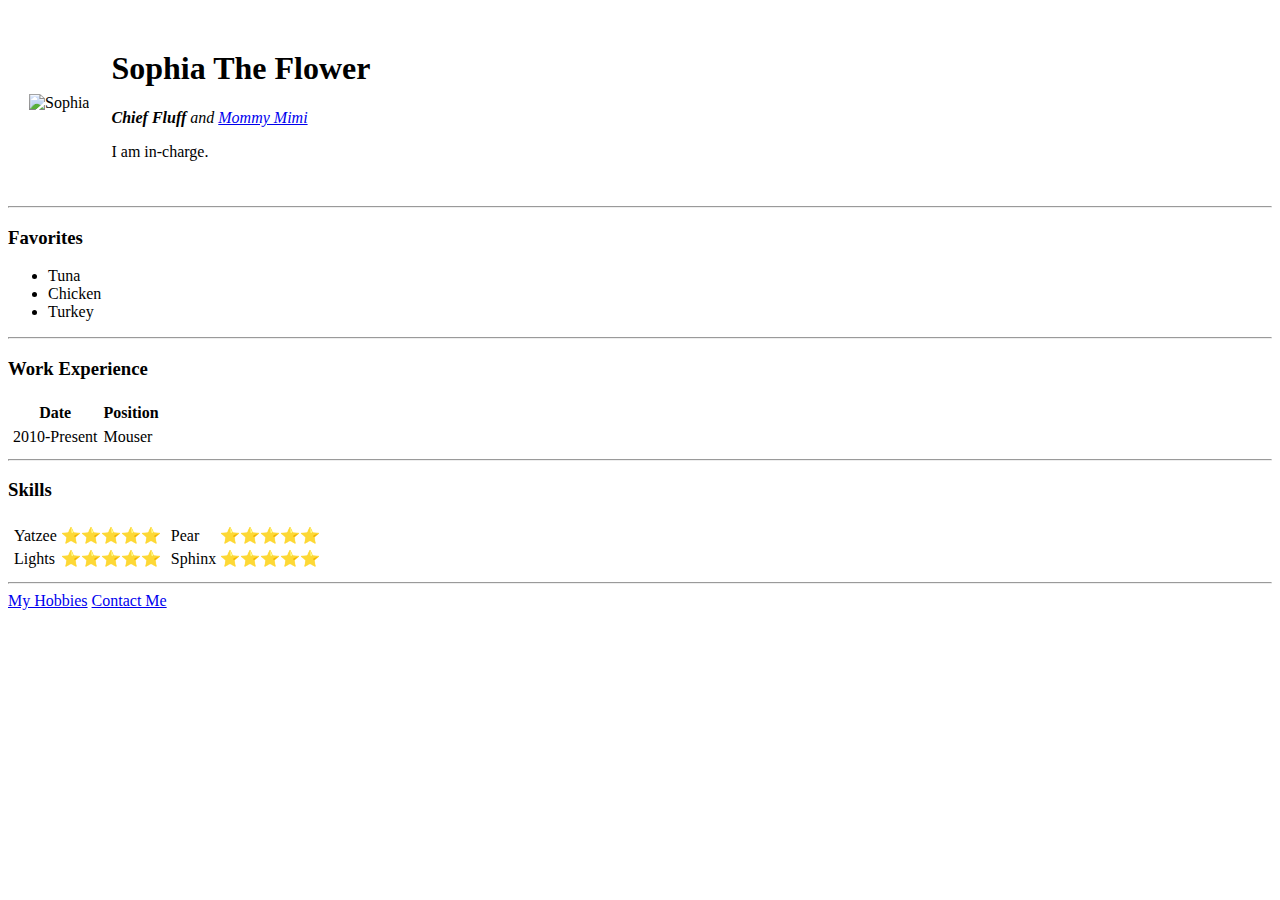
==== index.html @ 7b527081 "Original" ====
<!DOCTYPE html>
<html lang="en" dir="ltr">

<head>
  <meta charset="utf-8">
  <title>🐈 Sophia's Personal Site</title>
</head>

<body>
  <table cellspacing="20">
    <td><img src="image/Sophiac.png" height=200 width=200 alt="Sophia"></td>
    <td>
      <h1>Sophia The Flower</h1>
      <p><em><strong>Chief Fluff</strong> and <a href="https://www.youtube.com/watch?v=fvtA3f7Z41g">Mommy Mimi</a></em></p>
      <p>I am in-charge.</p>
    </td>
  </table>


  <hr>
  <h3>Favorites</h3>
  <ul>
    <li>Tuna</li>
    <li>Chicken</li>
    <li>Turkey</li>
  </ul>
  <hr>
  <h3>Work Experience</h3>
  <table cellspacing="4">
    <thead>
      <tr>
        <th>Date</th>
        <th>Position</th>
      </tr>
    </thead>
    <tbody>
      <tr>
        <td>2010-Present</td>
        <td>Mouser</td>
      </tr>
  </table>
<hr>
  <h3>Skills</h3>

  <table>
    <tr>

      <td>
        <table>
          <tbody>
            <tr>
              <td>Yatzee</td>
              <td>⭐⭐⭐⭐⭐</td>
            <tr>
              <td>Lights</td>
              <td>⭐⭐⭐⭐⭐</td>
          </tbody>
        </table>
      </td>

      <td>
        <table>
          <tbody>
            <tr>
              <td>Pear</td>
              <td>⭐⭐⭐⭐⭐</td>
            <tr>
              <td>Sphinx</td>
              <td>⭐⭐⭐⭐⭐</td>
          </tbody>
        </table>
      </td>

    </tr>
  </table>


  <hr>

  <a href="hobbies.html">My Hobbies</a>
  <a href="contact-me.html">Contact Me</a>

</body>

</html>
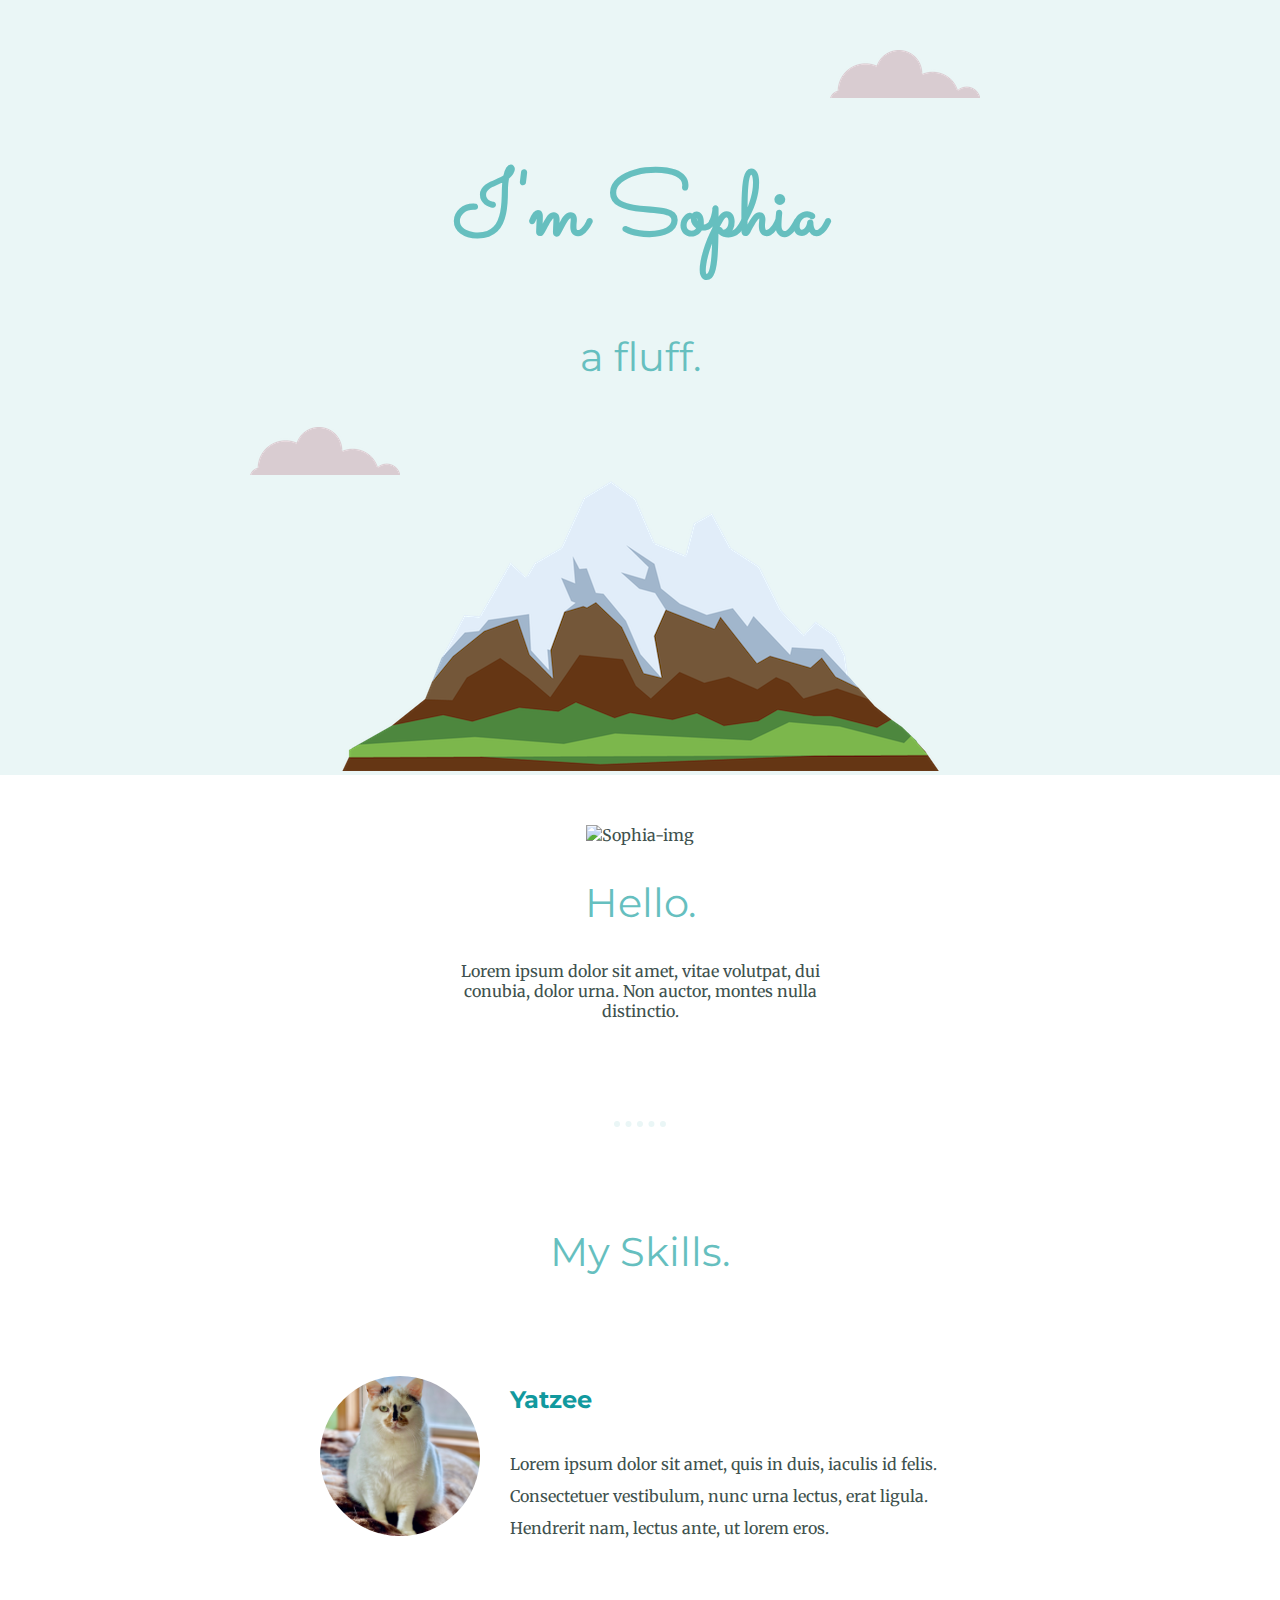
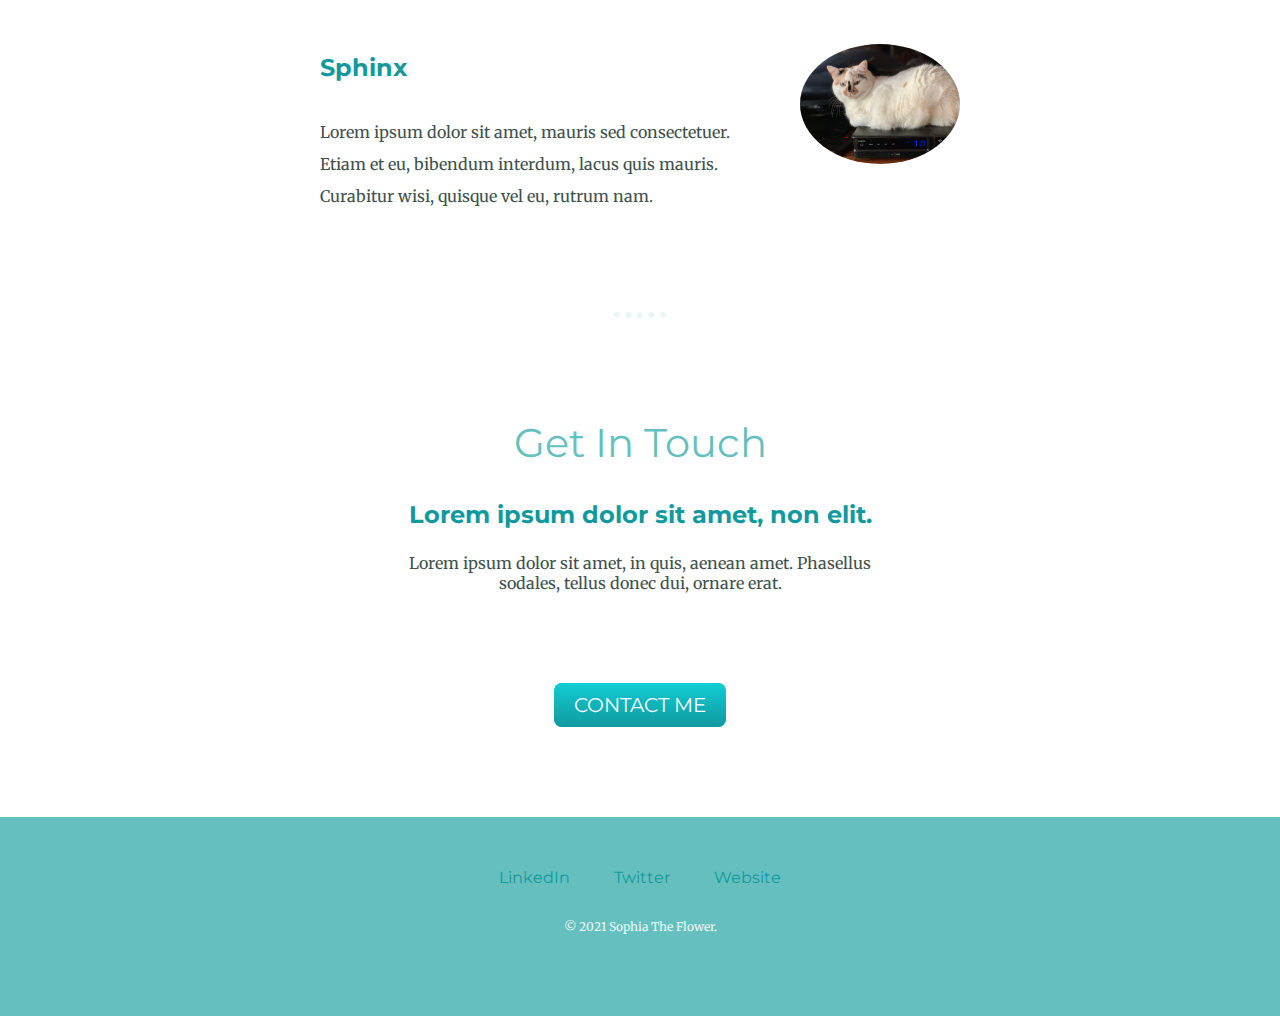
==== commit c4921850: "Add files via upload" ====
--- a/index.html
+++ b/index.html
@@ -3,83 +3,61 @@
 
 <head>
   <meta charset="utf-8">
-  <title>🐈 Sophia's Personal Site</title>
+  <title>Sophia</title>
+  <link rel="stylesheet" href="css/styles.css">
+  <link rel="icon" href="images/favicon.ico">
+
+  <link href="https://fonts.googleapis.com/css2?family=Merriweather&family=Montserrat&family=Sacramento&display=swap" rel="stylesheet">
 </head>
 
 <body>
-  <table cellspacing="20">
-    <td><img src="image/Sophiac.png" height=200 width=200 alt="Sophia"></td>
-    <td>
-      <h1>Sophia The Flower</h1>
-      <p><em><strong>Chief Fluff</strong> and <a href="https://www.youtube.com/watch?v=fvtA3f7Z41g">Mommy Mimi</a></em></p>
-      <p>I am in-charge.</p>
-    </td>
-  </table>
+  <div class="topContainer">
+    <img class="topCloud" src="images/cloud.png" alt="cloud-img">
+    <h1>I'm Sophia</h1>
+    <h2>a fluff.</h2>
+    <img class="bottomCloud" src="images/cloud.png" alt="cloud-img">
+    <img src="images/mountain.png" alt="mountain-img">
+  </div>
+  <div class="middleContainer">
+    <div class="profile">
+      <img class="profileImage" src="images/sophiac.png" alt="Sophia-img">
+      <h2>Hello.</h2>
+      <p class="intro">Lorem ipsum dolor sit amet, vitae volutpat, dui conubia, dolor urna. Non auctor, montes nulla distinctio.</p>
+    </div>
+    <hr>
+    <div class="skills">
+      <h2>My Skills.</h2>
+      <div class="skillRow">
+        <img class="laughImage" src="images/laughing.png" alt="laughing-img">
+        <h3>Yatzee</h3>
+        <p>Lorem ipsum dolor sit amet, quis in duis, iaculis id felis. Consectetuer vestibulum, nunc urna lectus, erat ligula. Hendrerit nam, lectus ante, ut lorem eros.</p>
+      </div>
+      <div class="skillRow">
+        <img class="happyImage" src="images/happy.png" alt="happy-img">
+        <h3>Sphinx</h3>
+        <p>Lorem ipsum dolor sit amet, mauris sed consectetuer. Etiam et eu, bibendum interdum, lacus quis mauris. Curabitur wisi, quisque vel eu, rutrum nam.</p>
+      </div>
+    </div>
+    <hr>
+    <div class="contactMe">
+      <h2>Get In Touch</h2>
+      <h3>Lorem ipsum dolor sit amet, non elit.</h3>
+      <p class="contactMessage">Lorem ipsum dolor sit amet, in quis, aenean amet. Phasellus sodales, tellus donec dui, ornare erat.</p>
+
+      <a class="btn" type="button" href="mailto:sophiacat@gmail.com">CONTACT ME</a>
+    </div>
+  </div>
 
 
-  <hr>
-  <h3>Favorites</h3>
-  <ul>
-    <li>Tuna</li>
-    <li>Chicken</li>
-    <li>Turkey</li>
-  </ul>
-  <hr>
-  <h3>Work Experience</h3>
-  <table cellspacing="4">
-    <thead>
-      <tr>
-        <th>Date</th>
-        <th>Position</th>
-      </tr>
-    </thead>
-    <tbody>
-      <tr>
-        <td>2010-Present</td>
-        <td>Mouser</td>
-      </tr>
-  </table>
-<hr>
-  <h3>Skills</h3>
-
-  <table>
-    <tr>
-
-      <td>
-        <table>
-          <tbody>
-            <tr>
-              <td>Yatzee</td>
-              <td>⭐⭐⭐⭐⭐</td>
-            <tr>
-              <td>Lights</td>
-              <td>⭐⭐⭐⭐⭐</td>
-          </tbody>
-        </table>
-      </td>
-
-      <td>
-        <table>
-          <tbody>
-            <tr>
-              <td>Pear</td>
-              <td>⭐⭐⭐⭐⭐</td>
-            <tr>
-              <td>Sphinx</td>
-              <td>⭐⭐⭐⭐⭐</td>
-          </tbody>
-        </table>
-      </td>
-
-    </tr>
-  </table>
+  <div class="bottomContainer">
+    <a class="footerLink" href="https://www.linkedin.com/">LinkedIn</a>
+    <a class="footerLink" href="https://twitter.com/">Twitter</a>
+    <a class="footerLink" href="https://www.google.com/">Website</a>
+    <p class="copyRight">© 2021 Sophia The Flower.</p>
+  </div>
 
 
-  <hr>
-
-  <a href="hobbies.html">My Hobbies</a>
-  <a href="contact-me.html">Contact Me</a>
-
+  </div>
 </body>
 
 </html>
--- a/css/styles.css
+++ b/css/styles.css
@@ -0,0 +1,147 @@
+body {
+  margin: 0;
+  text-align: center;
+  font-family: 'Merriweather', serif;
+  color: #40514E;
+}
+
+h1 {
+  font-size: 5.625rem;
+  color: #66BFBF;
+  margin: 50px auto 50px auto;
+  font-family: 'Sacramento', cursive;
+}
+
+h2 {
+  font-size: 2.5rem;
+  color: #66BFBF;
+  font-family: 'Montserrat', sans-serif;
+  font-weight: normal;
+}
+
+h3 {
+  font-size: 1.5rem;
+  color: #11999E;
+  font-family: 'Montserrat', sans-serif;
+}
+
+a {
+  font-size: 1rem;
+  color: #11999E;
+  font-family: 'Montserrat', sans-serif;
+  margin: 10px 20px;
+  text-decoration: none;
+}
+
+a:hover{
+  color: #EAF6F6;
+}
+
+hr {
+  border-style: none;
+  border-top-style: dotted;
+  border-color: #EAF6F6;
+  border-width: 6px;
+  width: 4%;
+  margin: 100px auto;
+}
+
+.intro {
+  width: 30%;
+  margin: auto;
+}
+
+.topContainer {
+  background-color: #EAF6F6;
+  position: relative;
+  padding-top: 100px;
+}
+
+.middleContainer {
+  padding-top: 50px;
+}
+
+.bottomContainer {
+  background-color: #66BFBF;
+  padding: 50px 20px;
+}
+
+.skillRow {
+  width: 50%;
+  margin: 100px auto 100px auto;
+  line-height: 2;
+  text-align: left;
+}
+
+.topCloud {
+  position: absolute;
+  right: 300px;
+  top: 50px;
+}
+
+.bottomCloud {
+  position: absolute;
+  left: 250px;
+  bottom: 300px;
+}
+
+.laughImage {
+  border-radius: 50%;
+  width: 25%;
+  float: left;
+  margin-right: 30px;
+}
+
+.happyImage {
+  border-radius: 50%;
+  width: 25%;
+  float: right;
+  margin-left: 30px;
+}
+
+.profileImage {
+  width: 15%;
+}
+
+
+.copyRight {
+  color: #EAF6F6;
+  font-size: 0.75em;
+  padding: 20px;
+}
+
+.btn {
+  background: #11CDD4;
+  background-image: -webkit-linear-gradient(top, #11CDD4, #11999E);
+  background-image: -moz-linear-gradient(top, #11CDD4, #11999E);
+  background-image: -ms-linear-gradient(top, #11CDD4, #11999E);
+  background-image: -o-linear-gradient(top, #11CDD4, #11999E);
+  background-image: linear-gradient(to bottom, #11CDD4, #11999E);
+  -webkit-border-radius: 8;
+  -moz-border-radius: 8;
+  border-radius: 8px;
+  font-family: 'Montserrat', sans-serif;
+  color: #ffffff;
+  font-size: 20px;
+  padding: 10px 20px 10px 20px;
+  text-decoration: none;
+}
+
+.btn:hover {
+  background: #30E3CB;
+  background-image: -webkit-linear-gradient(top, #30E3CB, #2BC4AD);
+  background-image: -moz-linear-gradient(top, #30E3CB, #2BC4AD);
+  background-image: -ms-linear-gradient(top, #30E3CB, #2BC4AD);
+  background-image: -o-linear-gradient(top, #30E3CB, #2BC4AD);
+  background-image: linear-gradient(to bottom, #30E3CB, #2BC4AD);
+  text-decoration: none;
+}
+
+.contactMe {
+  margin: 20px auto 100px auto;
+}
+
+.contactMessage {
+  width: 40%;
+  margin: 20px auto 100px auto;
+}
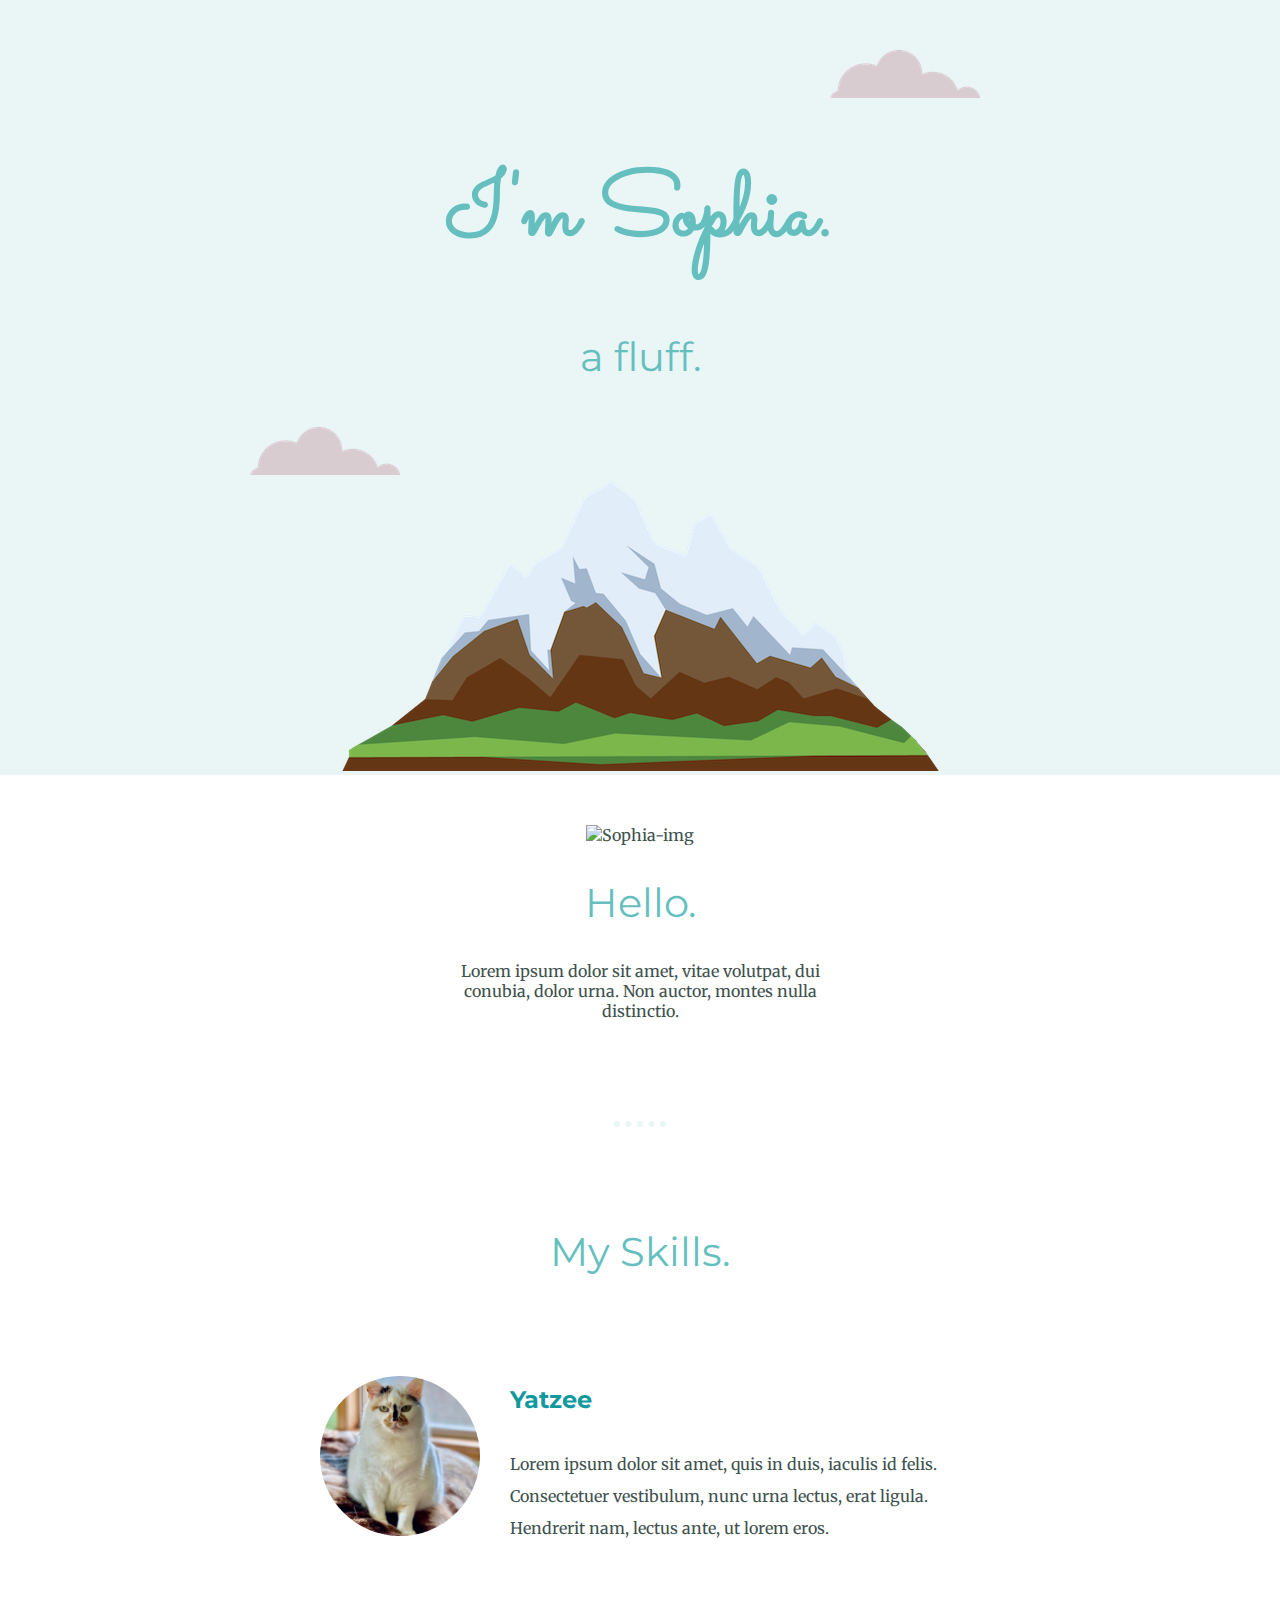
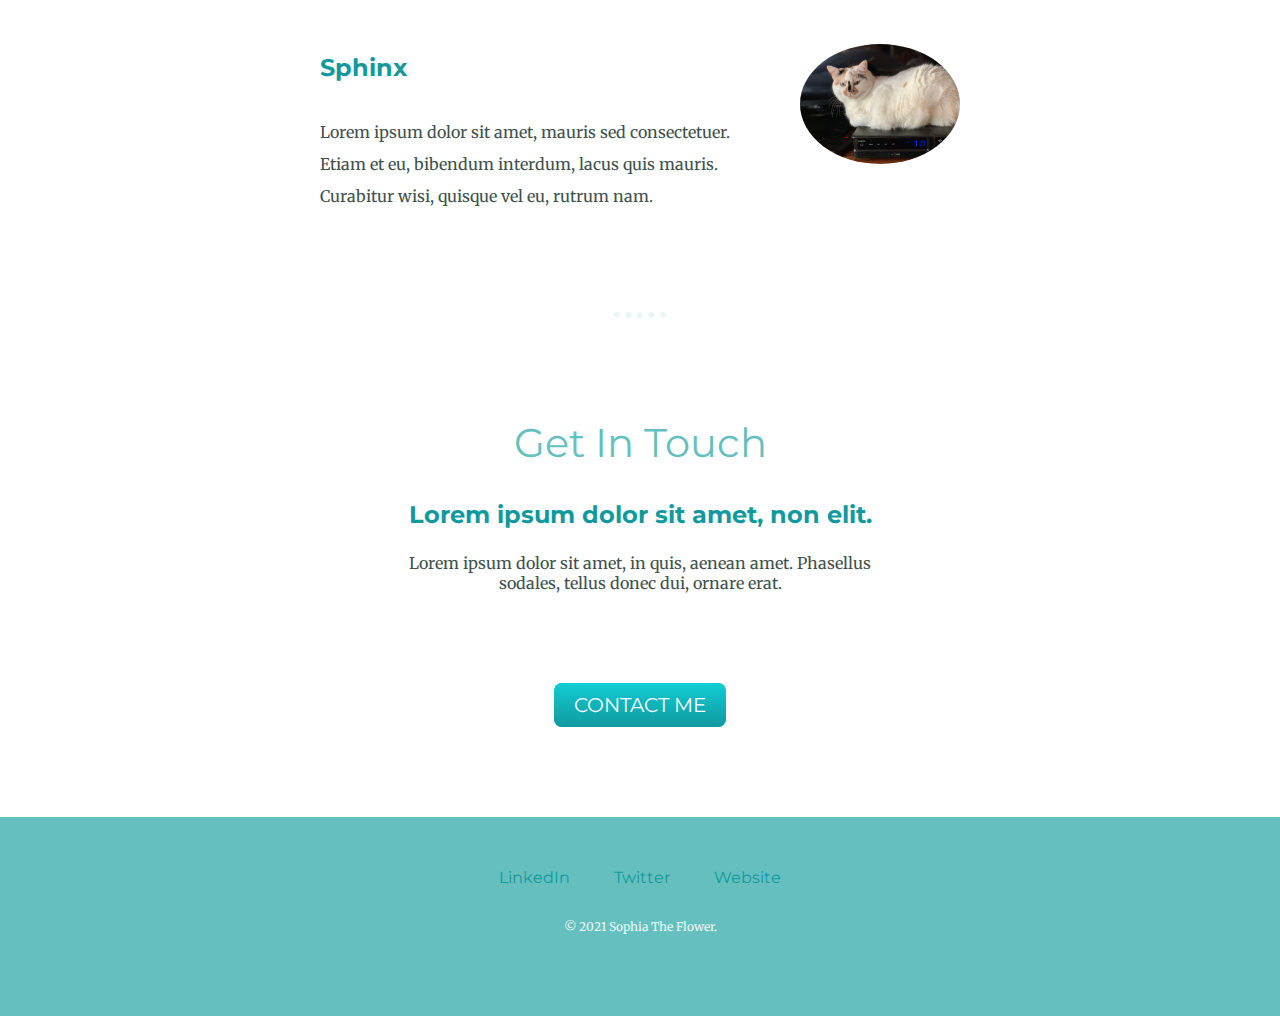
==== commit 2a639366: "Update index.html" ====
--- a/index.html
+++ b/index.html
@@ -13,7 +13,7 @@
 <body>
   <div class="topContainer">
     <img class="topCloud" src="images/cloud.png" alt="cloud-img">
-    <h1>I'm Sophia</h1>
+    <h1>I'm Sophia.</h1>
     <h2>a fluff.</h2>
     <img class="bottomCloud" src="images/cloud.png" alt="cloud-img">
     <img src="images/mountain.png" alt="mountain-img">
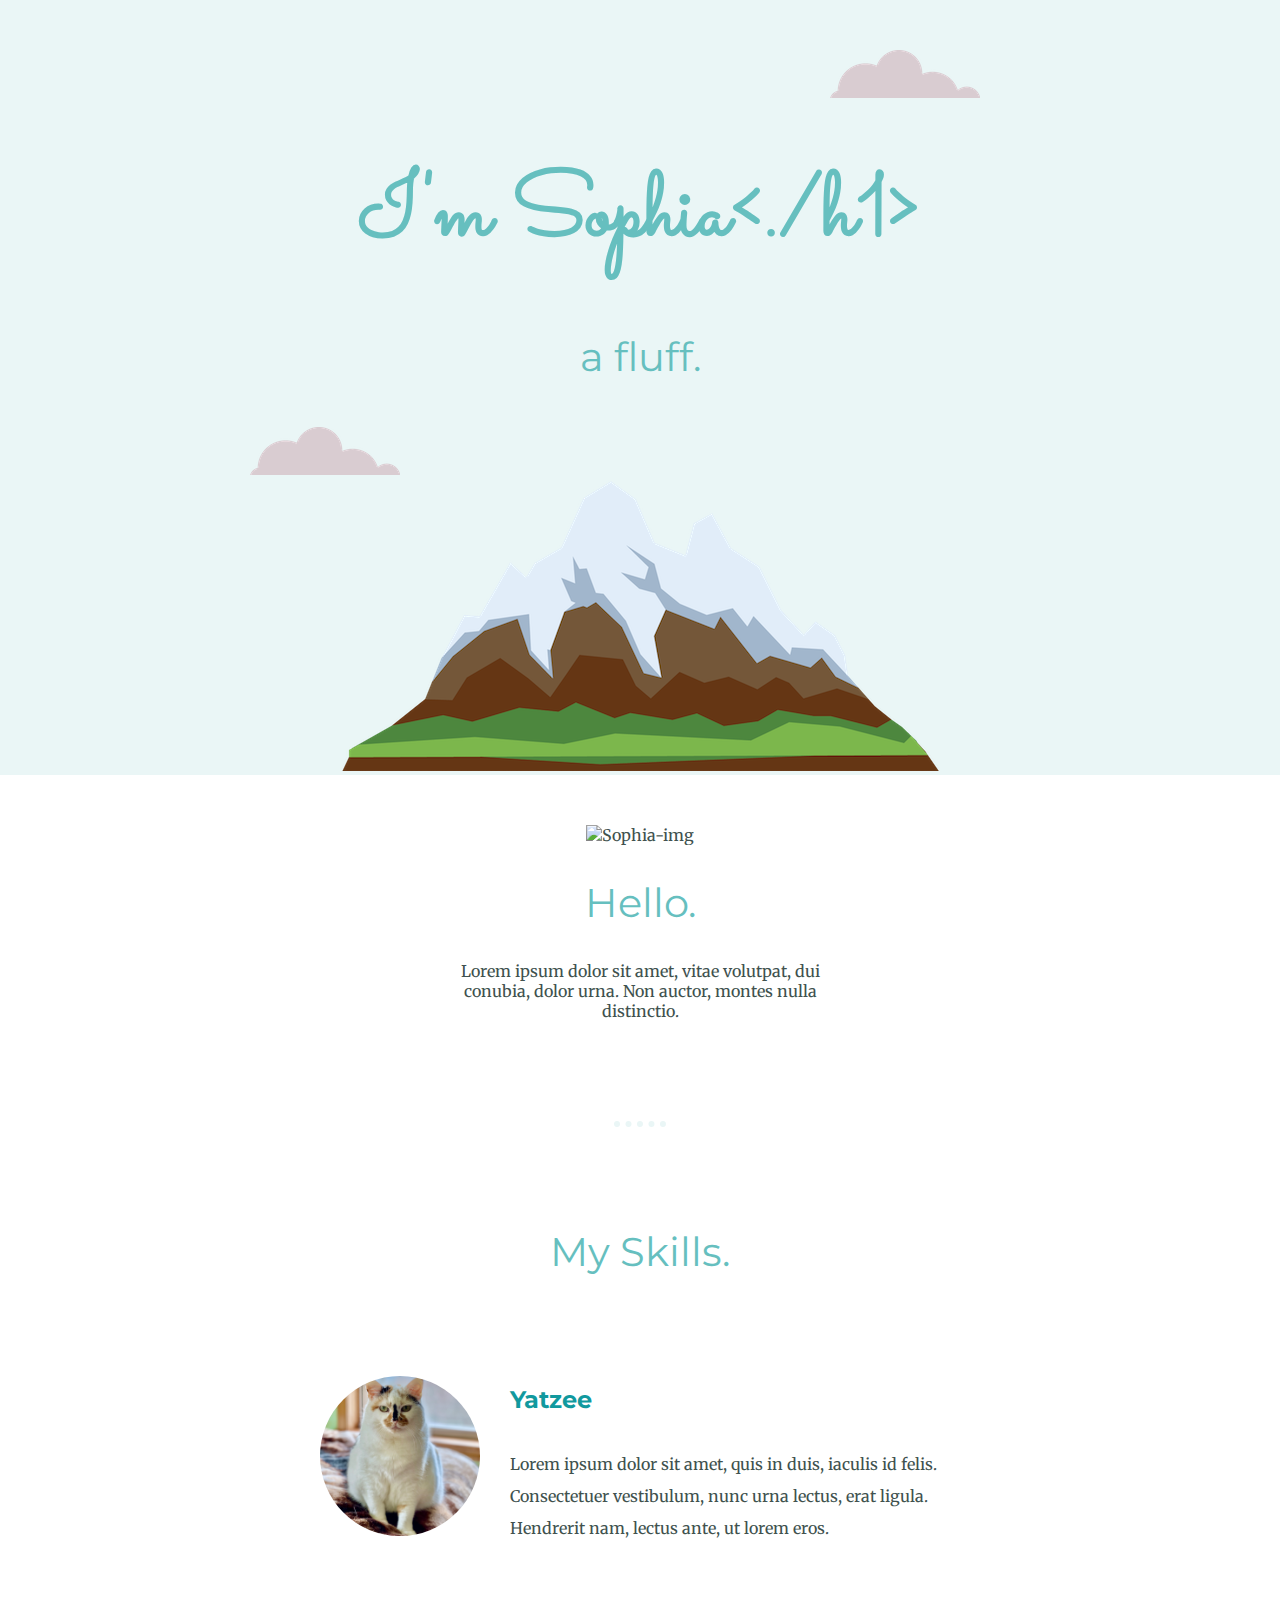
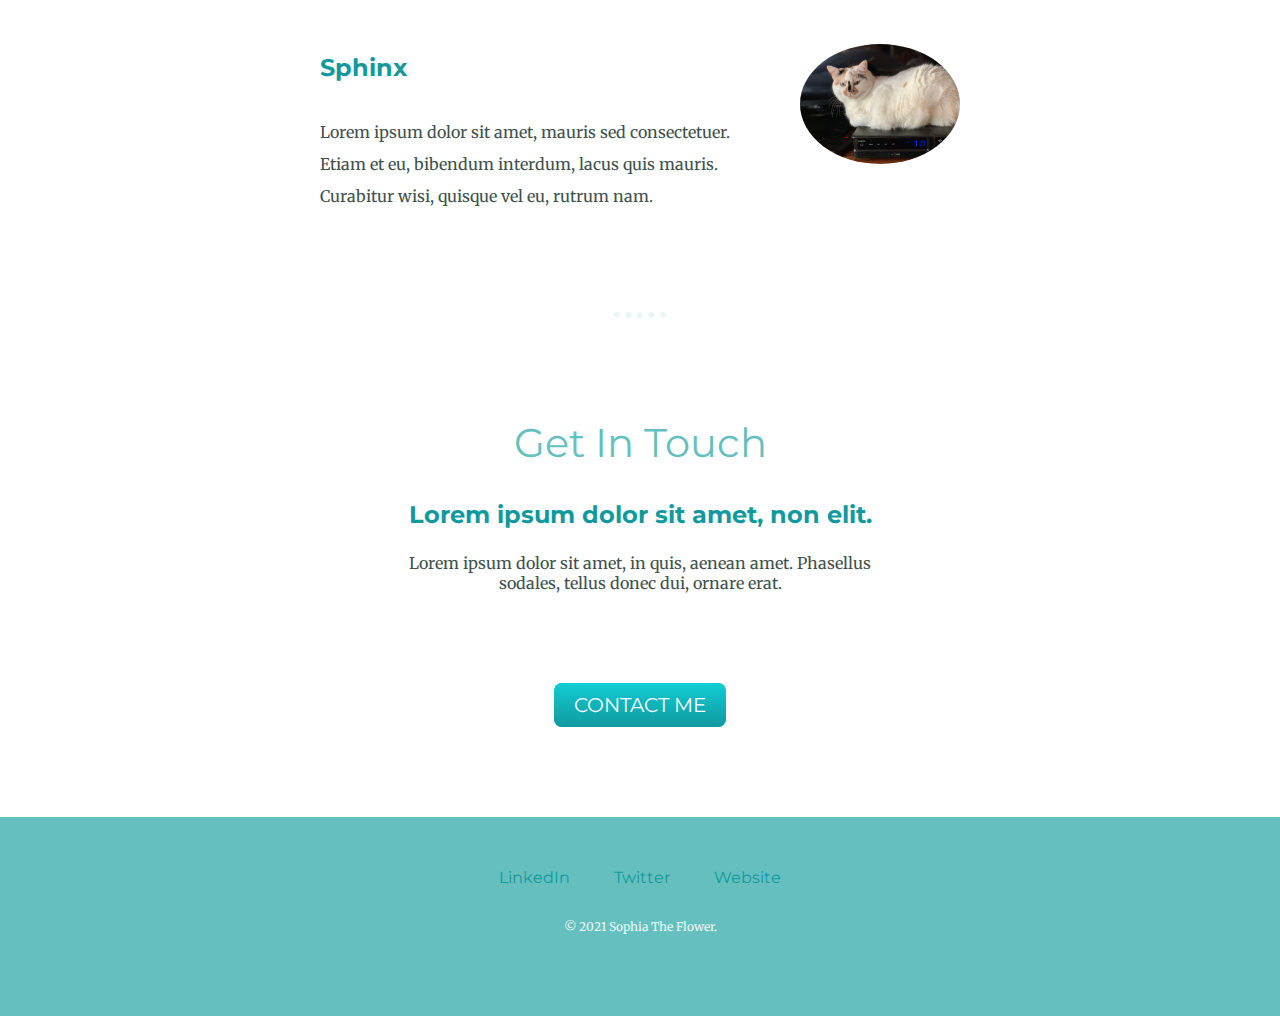
==== commit 00d3b213: "Add files via upload" ====
--- a/index.html
+++ b/index.html
@@ -13,7 +13,7 @@
 <body>
   <div class="topContainer">
     <img class="topCloud" src="images/cloud.png" alt="cloud-img">
-    <h1>I'm Sophia.</h1>
+    <h1>I'm Sophia<./h1>
     <h2>a fluff.</h2>
     <img class="bottomCloud" src="images/cloud.png" alt="cloud-img">
     <img src="images/mountain.png" alt="mountain-img">
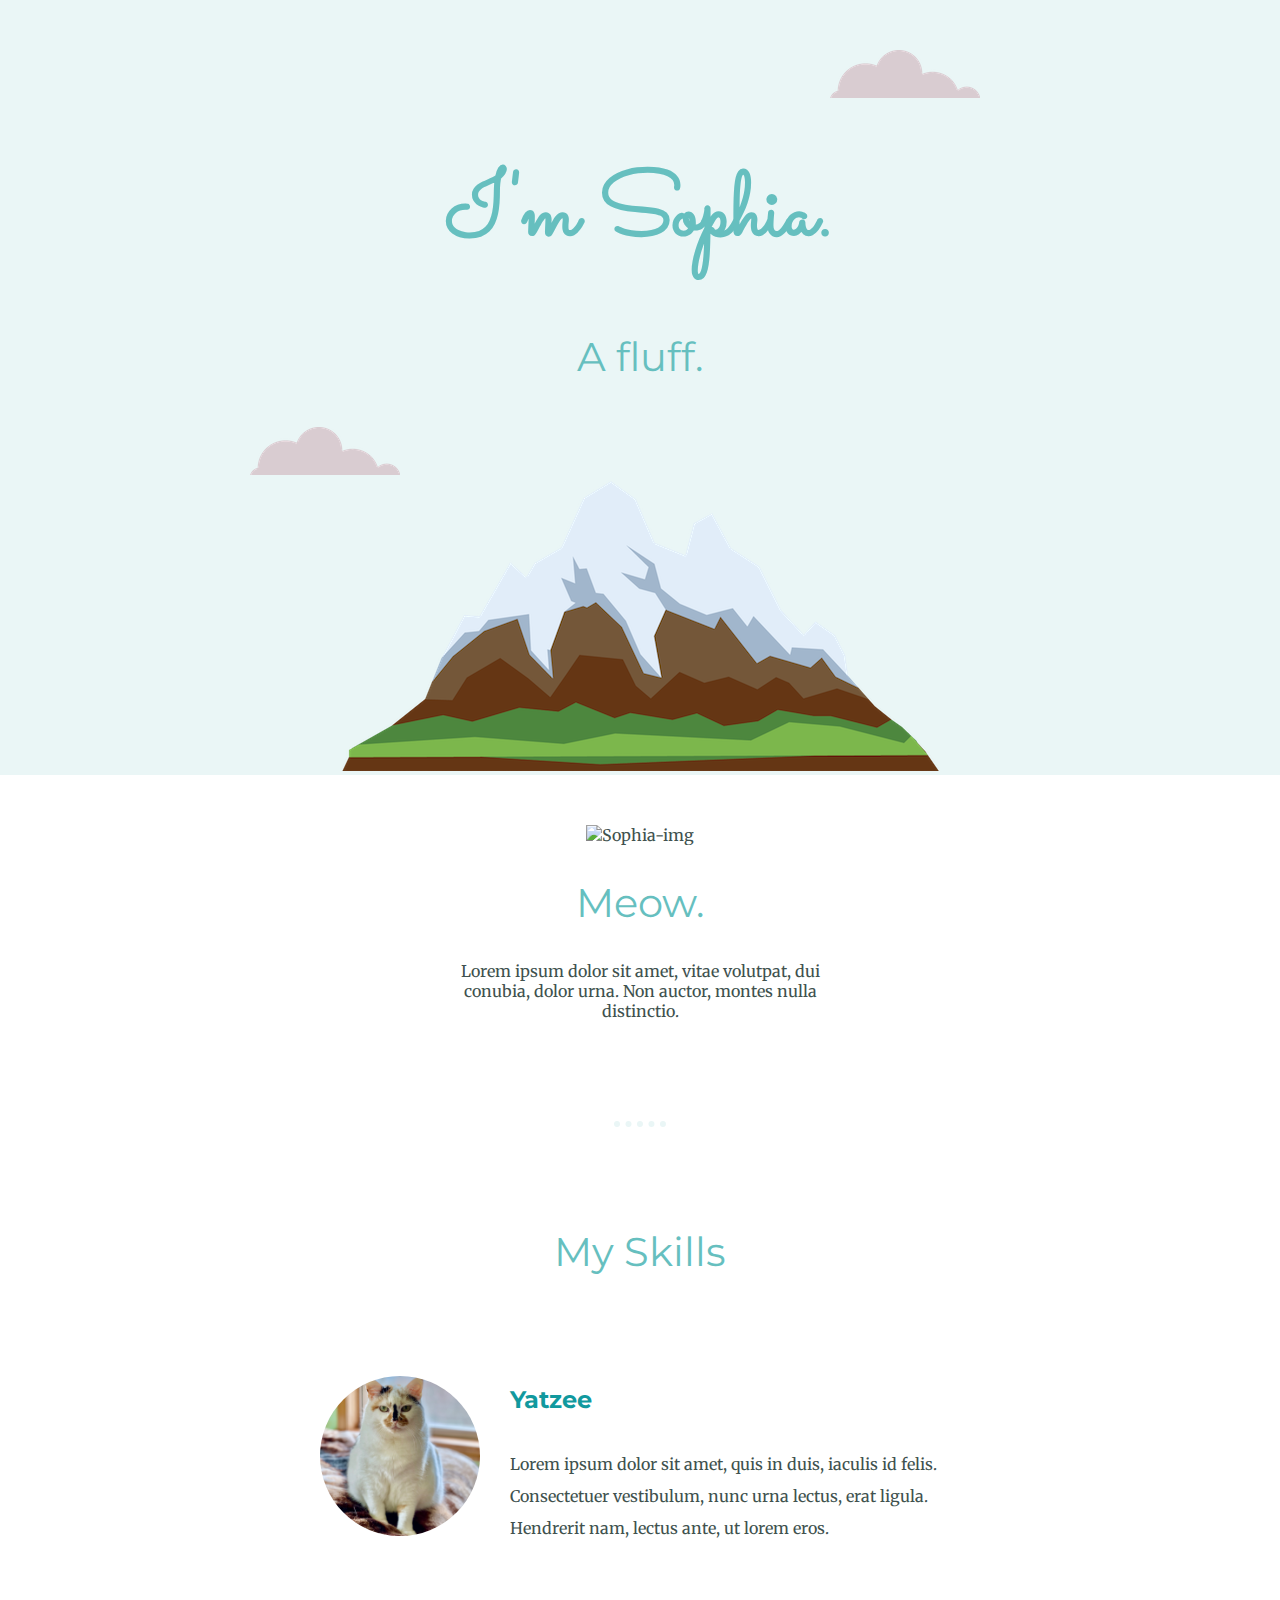
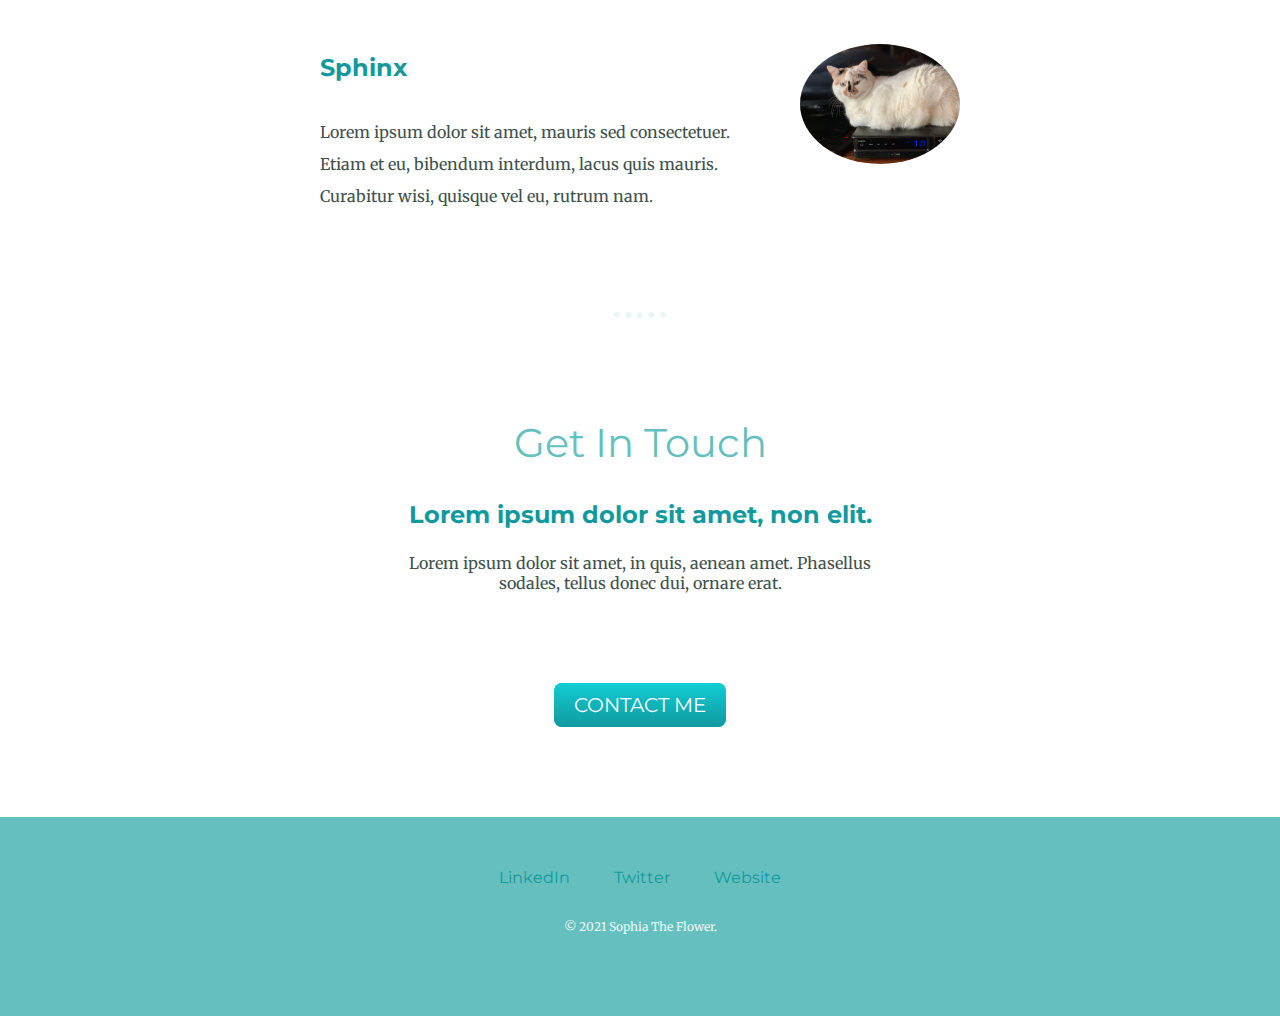
==== commit dd410c55: "Add files via upload" ====
--- a/index.html
+++ b/index.html
@@ -13,20 +13,20 @@
 <body>
   <div class="topContainer">
     <img class="topCloud" src="images/cloud.png" alt="cloud-img">
-    <h1>I'm Sophia<./h1>
-    <h2>a fluff.</h2>
+    <h1>I'm Sophia.</h1>
+    <h2>A fluff.</h2>
     <img class="bottomCloud" src="images/cloud.png" alt="cloud-img">
     <img src="images/mountain.png" alt="mountain-img">
   </div>
   <div class="middleContainer">
     <div class="profile">
       <img class="profileImage" src="images/sophiac.png" alt="Sophia-img">
-      <h2>Hello.</h2>
+      <h2>Meow.</h2>
       <p class="intro">Lorem ipsum dolor sit amet, vitae volutpat, dui conubia, dolor urna. Non auctor, montes nulla distinctio.</p>
     </div>
     <hr>
     <div class="skills">
-      <h2>My Skills.</h2>
+      <h2>My Skills</h2>
       <div class="skillRow">
         <img class="laughImage" src="images/laughing.png" alt="laughing-img">
         <h3>Yatzee</h3>
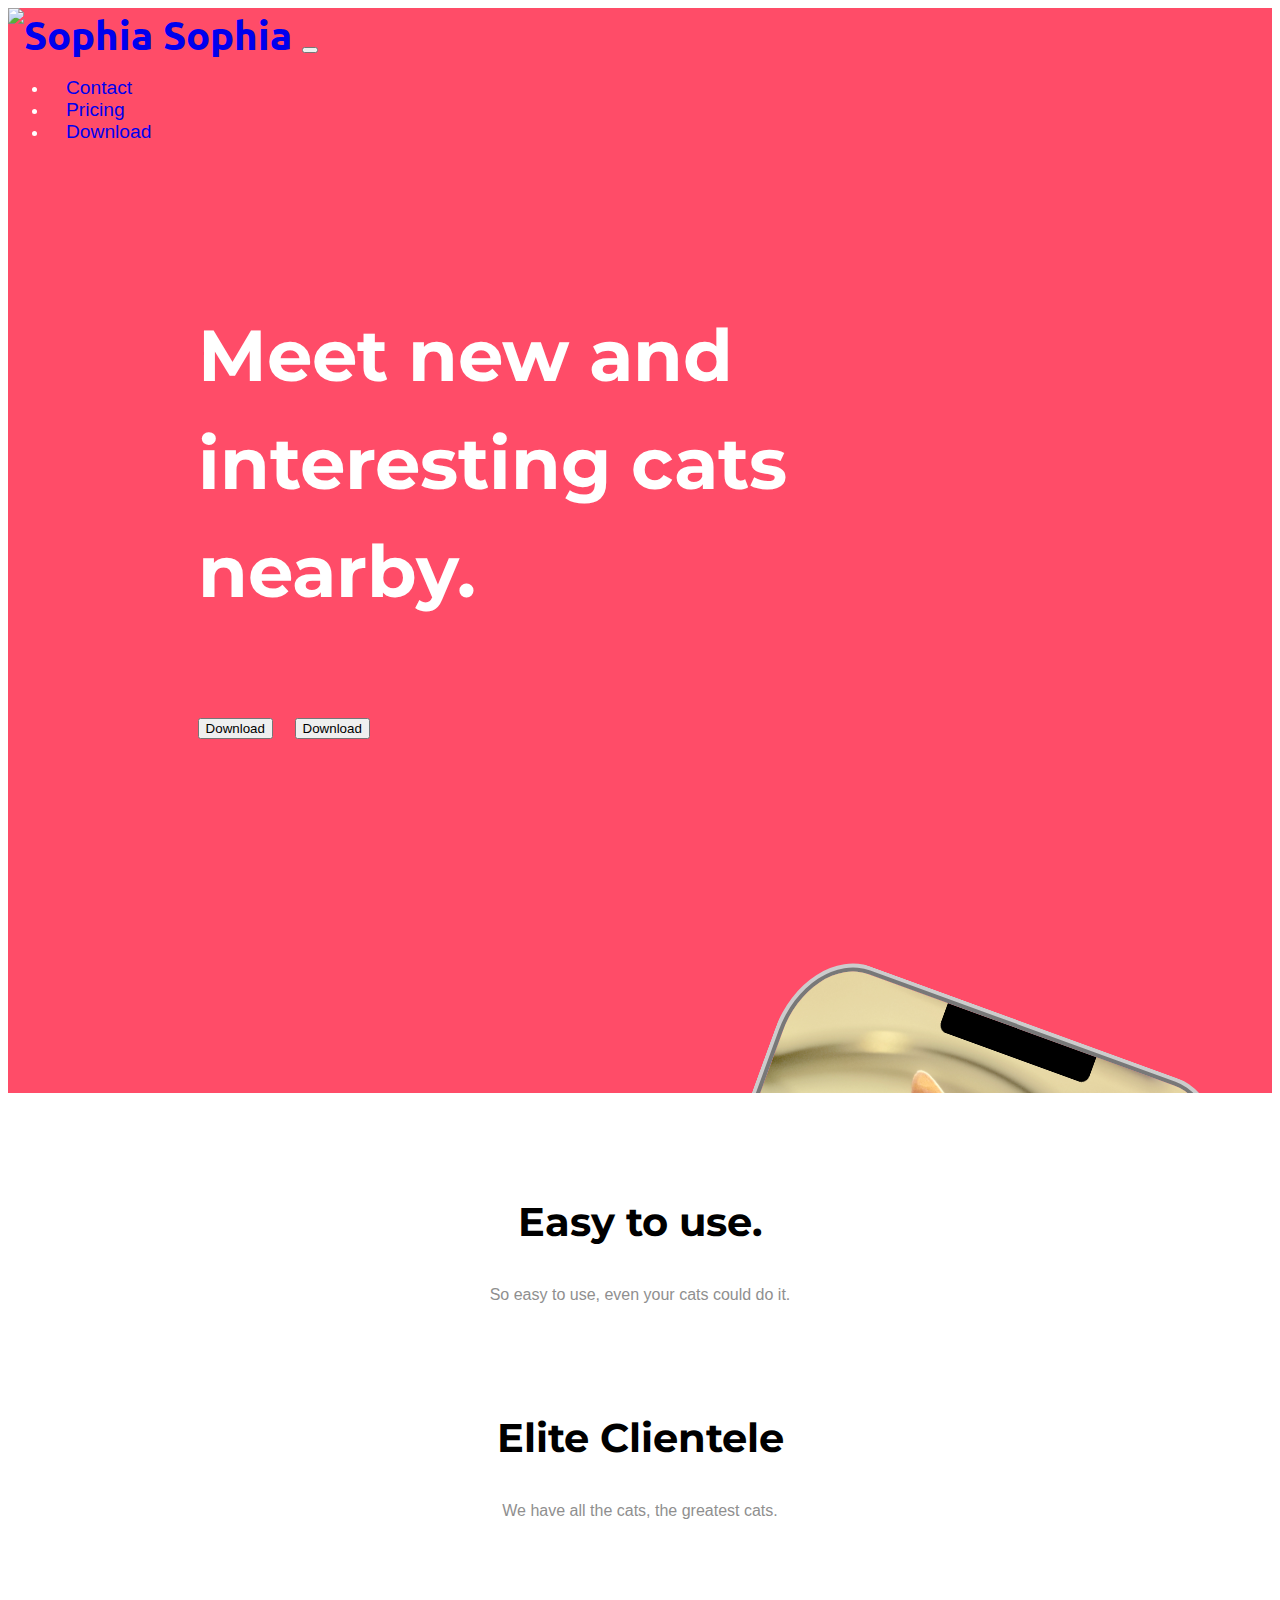
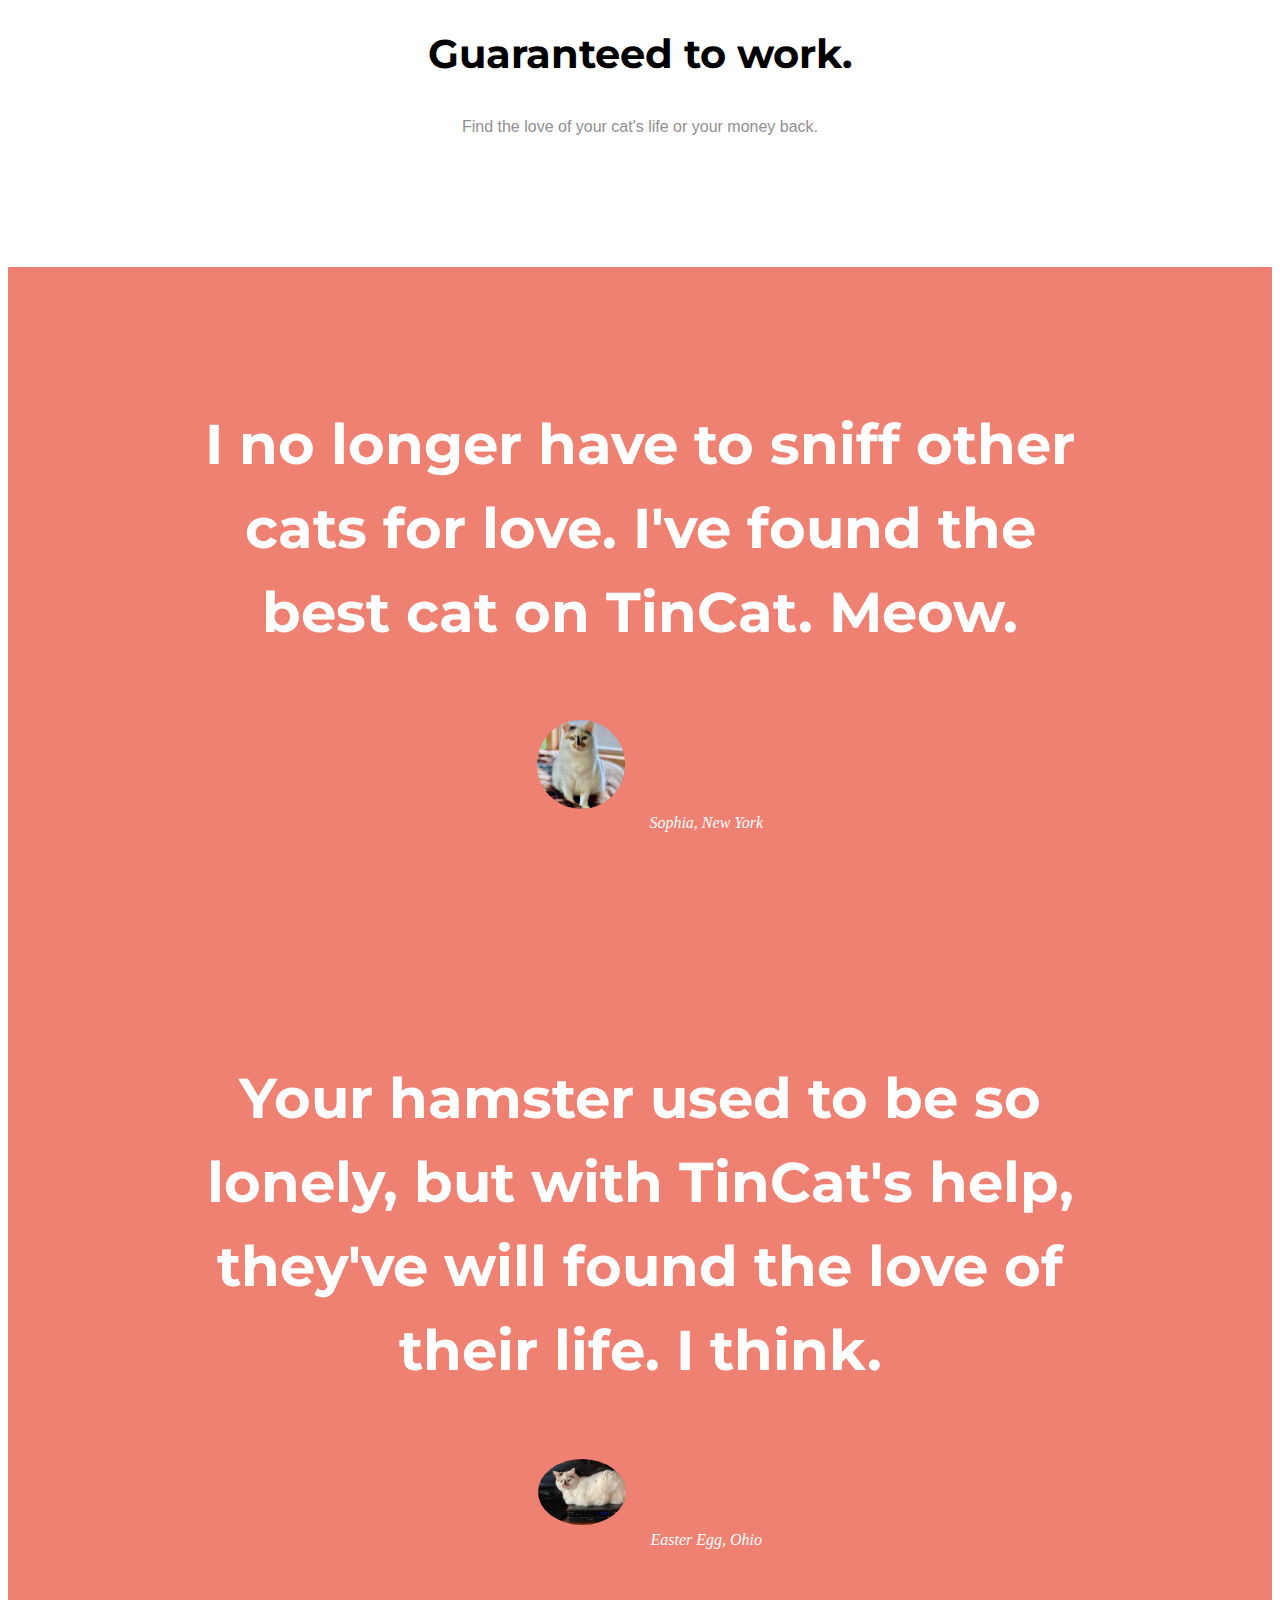
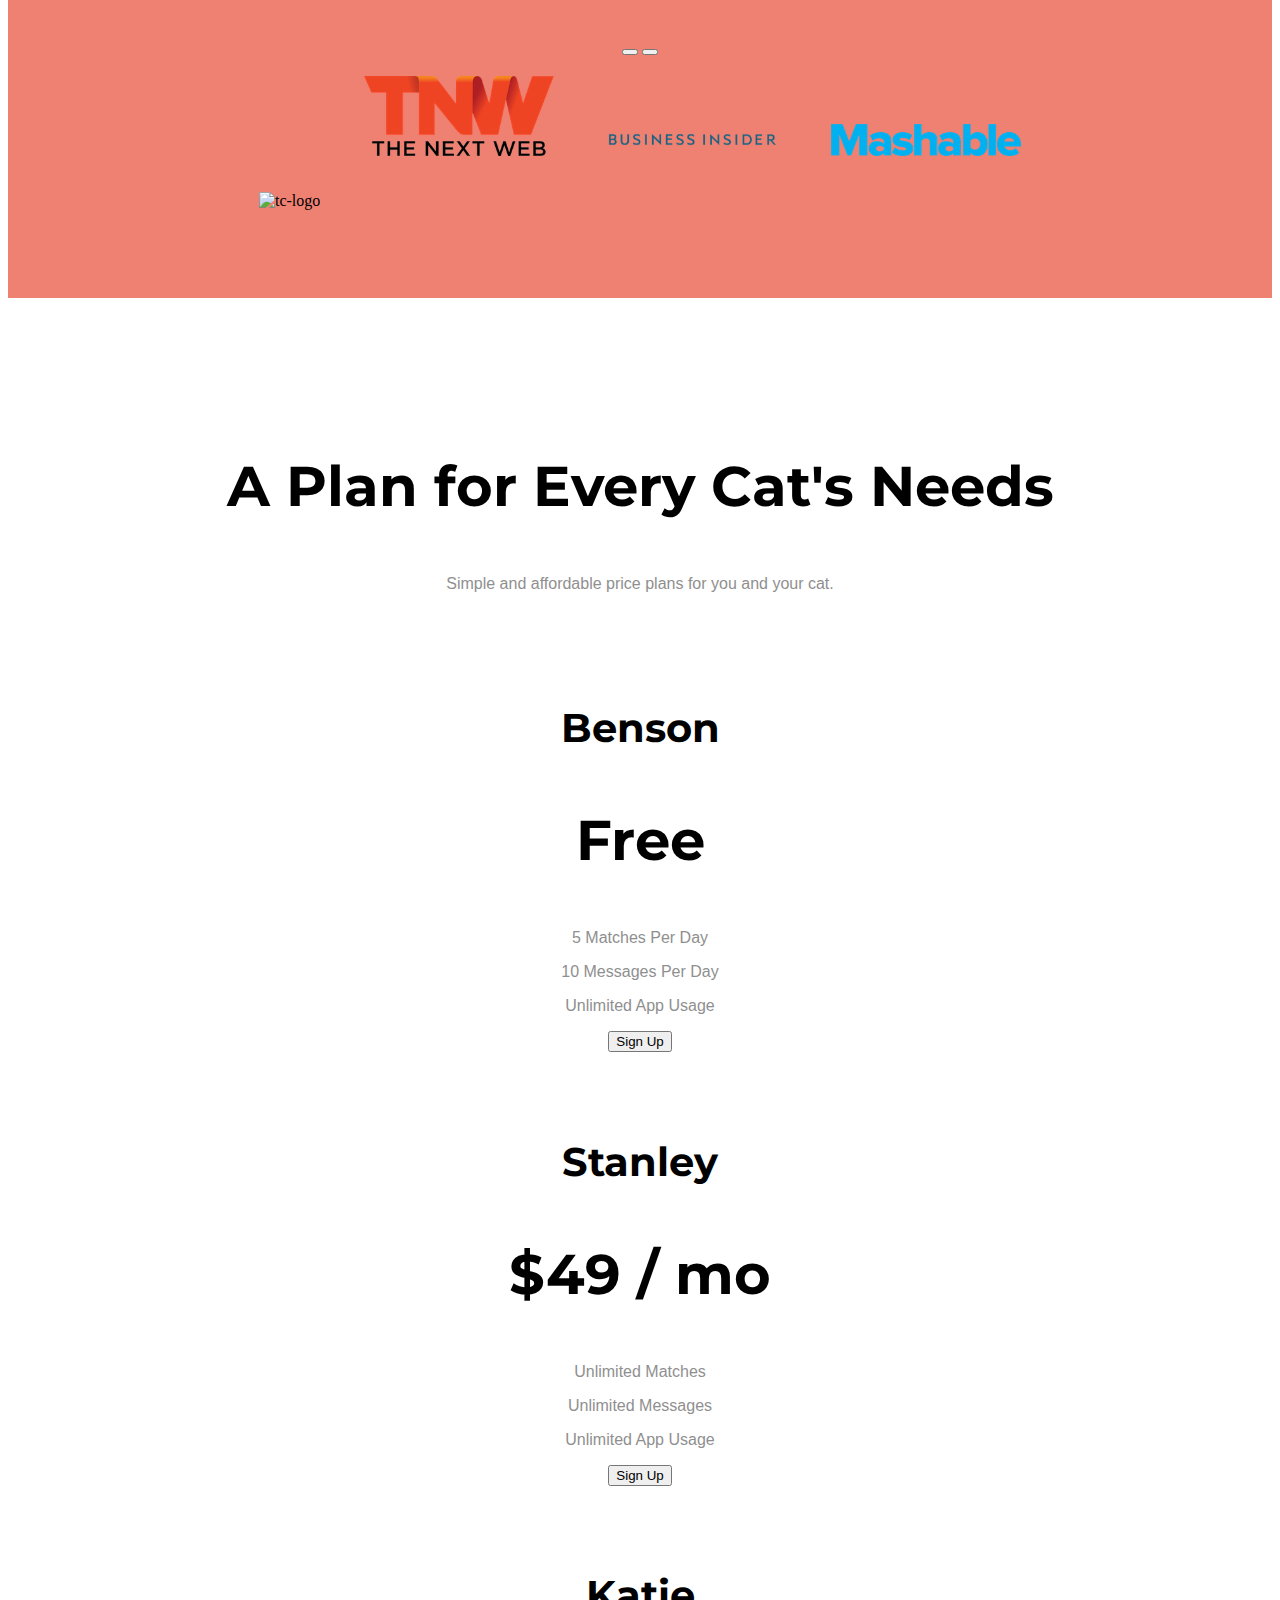
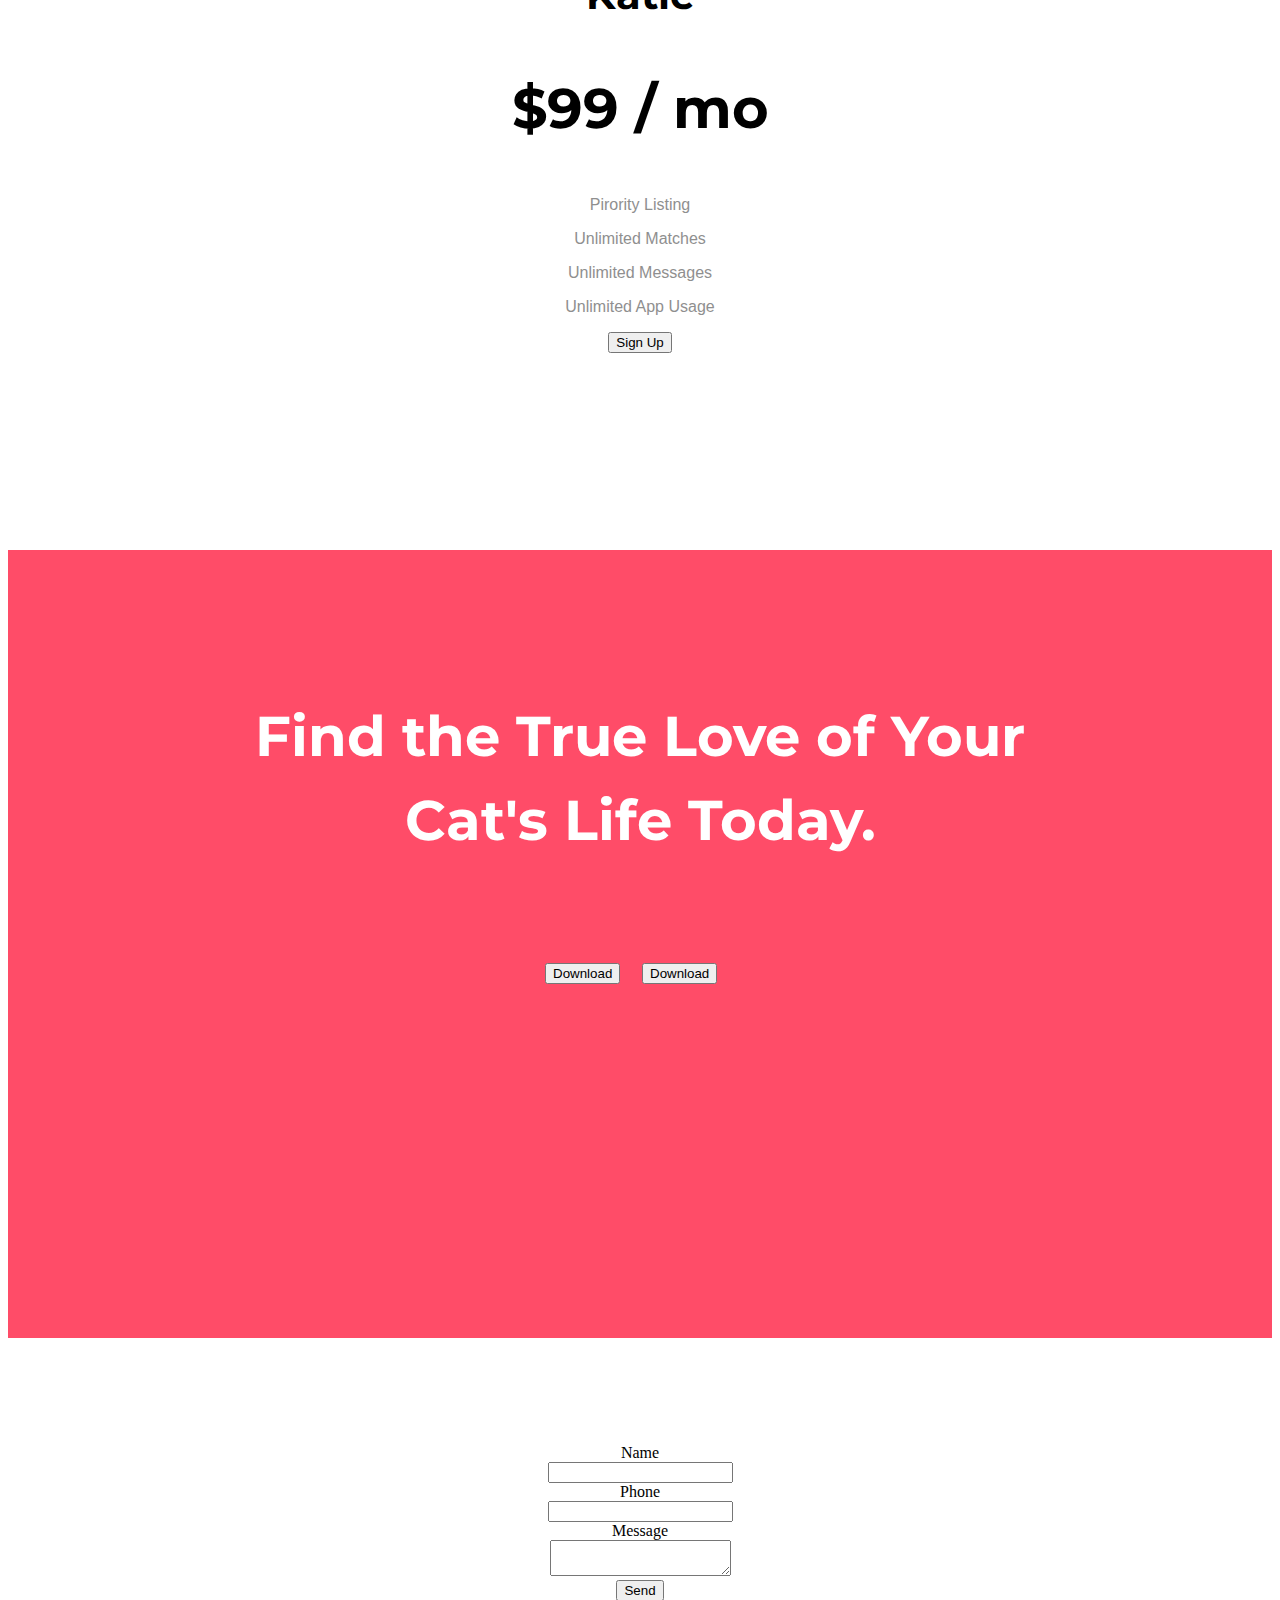
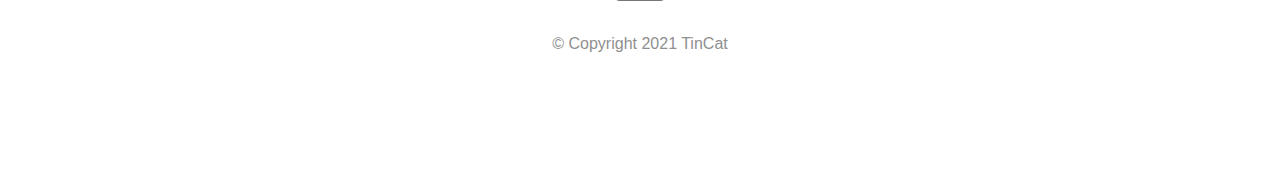
==== commit 9dd73e0f: "Add files via upload" ====
--- a/index.html
+++ b/index.html
@@ -1,63 +1,230 @@
 <!DOCTYPE html>
-<html lang="en" dir="ltr">
+<html>
 
 <head>
   <meta charset="utf-8">
   <title>Sophia</title>
   <link rel="stylesheet" href="css/styles.css">
-  <link rel="icon" href="images/favicon.ico">
-
-  <link href="https://fonts.googleapis.com/css2?family=Merriweather&family=Montserrat&family=Sacramento&display=swap" rel="stylesheet">
+
+  <!-- Bootstrap -->
+
+  <link href="https://cdn.jsdelivr.net/npm/bootstrap@5.1.3/dist/css/bootstrap.min.css" rel="stylesheet" integrity="sha384-1BmE4kWBq78iYhFldvKuhfTAU6auU8tT94WrHftjDbrCEXSU1oBoqyl2QvZ6jIW3" crossorigin="anonymous">
+  <script src="https://cdn.jsdelivr.net/npm/bootstrap@5.1.3/dist/js/bootstrap.bundle.min.js" integrity="sha384-ka7Sk0Gln4gmtz2MlQnikT1wXgYsOg+OMhuP+IlRH9sENBO0LRn5q+8nbTov4+1p" crossorigin="anonymous"></script>
+
+  <!-- Font -->
+
+  <link href="https://fonts.googleapis.com/css2?family=Montserrat:wght@700&family=Ubuntu:wght@700&display=swap" rel="stylesheet">
+
+  <!-- fontawesome -->
+
+  <script src="https://kit.fontawesome.com/d44e713d19.js" crossorigin="anonymous"></script>
+
 </head>
 
 <body>
-  <div class="topContainer">
-    <img class="topCloud" src="images/cloud.png" alt="cloud-img">
-    <h1>I'm Sophia.</h1>
-    <h2>A fluff.</h2>
-    <img class="bottomCloud" src="images/cloud.png" alt="cloud-img">
-    <img src="images/mountain.png" alt="mountain-img">
-  </div>
-  <div class="middleContainer">
-    <div class="profile">
-      <img class="profileImage" src="images/sophiac.png" alt="Sophia-img">
-      <h2>Meow.</h2>
-      <p class="intro">Lorem ipsum dolor sit amet, vitae volutpat, dui conubia, dolor urna. Non auctor, montes nulla distinctio.</p>
+  <section id="title">
+    <nav class="navbar navbar-expand-lg navbar-dark">
+      <a class="navbar-brand" href="#">
+        <img src="images/sophiac.png" alt="Sophia" width="30" class="d-inline-block align-text-top">
+        Sophia
+      </a>
+      <button class="navbar-toggler" type="button" data-bs-toggle="collapse" data-bs-target="#navbarTogglerDemo02" aria-controls="navbarTogglerDemo02" aria-expanded="false" aria-label="Toggle navigation">
+        <span class="navbar-toggler-icon"></span>
+      </button>
+      <div class="collapse navbar-collapse" id="navbarTogglerDemo02">
+        <ul class="navbar-nav me-auto mb-2 mb-lg-0">
+          <li class="nav-item">
+            <a class="nav-link" href="#footer">Contact</a>
+          </li>
+          <li class="nav-item">
+            <a class="nav-link" href="#pricing">Pricing</a>
+          </li>
+          <li class="nav-item">
+            <a class="nav-link" href="#cta">Download</a>
+          </li>
+        </ul>
+      </div>
+    </nav>
+
+
+    <div class="container-fluid">
+      <div class="row">
+        <div class="col-lg-6">
+          <div>
+            <h1>Meet new and interesting cats nearby.</h1>
+            <button type="button" class="btn btn-dark btn-lg downloadButton"><i class="fab fa-apple"></i> Download</button>
+            <button type="button" class="btn btn-outline-light btn-lg downloadButton"><i class="fab fa-google-play"></i> Download</button>
+          </div>
+        </div>
+        <div class="col-lg-6">
+          <div>
+            <img class="titleImage" src="images/sophiap.png" alt="sophia-img">
+          </div>
+        </div>
+      </div>
     </div>
-    <hr>
-    <div class="skills">
-      <h2>My Skills</h2>
-      <div class="skillRow">
-        <img class="laughImage" src="images/laughing.png" alt="laughing-img">
-        <h3>Yatzee</h3>
-        <p>Lorem ipsum dolor sit amet, quis in duis, iaculis id felis. Consectetuer vestibulum, nunc urna lectus, erat ligula. Hendrerit nam, lectus ante, ut lorem eros.</p>
-      </div>
-      <div class="skillRow">
-        <img class="happyImage" src="images/happy.png" alt="happy-img">
-        <h3>Sphinx</h3>
-        <p>Lorem ipsum dolor sit amet, mauris sed consectetuer. Etiam et eu, bibendum interdum, lacus quis mauris. Curabitur wisi, quisque vel eu, rutrum nam.</p>
+
+  </section>
+
+  <!-- Features -->
+
+  <section id="features">
+    <div class="container-fluid">
+      <div class="row">
+        <div class="col-lg-4 featureItem">
+          <div>
+            <i class="icon fas fa-check-circle fa-4x"></i>
+            <h3>Easy to use.</h3>
+            <p>So easy to use, even your cats could do it.</p>
+          </div>
+        </div>
+        <div class="col-lg-4 featureItem">
+          <div>
+            <i class="icon fas fa-bullseye fa-4x"></i>
+            <h3>Elite Clientele</h3>
+            <p>We have all the cats, the greatest cats.</p>
+          </div>
+        </div>
+        <div class="col-lg-4 featureItem">
+          <div>
+            <i class="icon fas fa-heart fa-4x"></i>
+            <h3>Guaranteed to work.</h3>
+            <p>Find the love of your cat's life or your money back.</p>
+          </div>
+        </div>
       </div>
     </div>
-    <hr>
-    <div class="contactMe">
-      <h2>Get In Touch</h2>
-      <h3>Lorem ipsum dolor sit amet, non elit.</h3>
-      <p class="contactMessage">Lorem ipsum dolor sit amet, in quis, aenean amet. Phasellus sodales, tellus donec dui, ornare erat.</p>
-
-      <a class="btn" type="button" href="mailto:sophiacat@gmail.com">CONTACT ME</a>
+  </section>
+
+
+  <!-- Testimonials -->
+
+  <section id="testimonials">
+
+    <div id="testimonialCarousel" class="carousel slide" data-bs-ride="false">
+      <div class="carousel-inner">
+        <div class="carousel-item active">
+          <h2 class="testimonial-text"> I no longer have to sniff other cats for love. I've found the best cat on TinCat. Meow.</h2>
+          <img class="testimonialImage" src="images/laughing.png" alt="laughing-img">
+          <em>Sophia, New York</em>
+        </div>
+        <div class="carousel-item">
+          <h2 class="testimonial-text">Your hamster used to be so lonely, but with TinCat's help, they've will found the love of their life. I think.</h2>
+          <img class="testimonialImage" src="images/happy.png" alt="happy-img">
+          <em>Easter Egg, Ohio</em>
+        </div>
+        <button class="carousel-control-prev" type="button" data-bs-target="#testimonialCarousel" data-bs-slide="prev">
+          <span class="carousel-control-prev-icon" aria-hidden="true"></span>
+        </button>
+        <button class="carousel-control-next" type="button" data-bs-target="#testimonialCarousel" data-bs-slide="next">
+          <span class="carousel-control-next-icon" aria-hidden="true"></span>
+        </button>
+      </div>
+  </section>
+
+
+  <!-- Press -->
+
+  <section id="press">
+    <img class="pressLogo" src="images/techcrunch.png" alt="tc-logo">
+    <img class="pressLogo" src="images/tnw.png" alt="tnw-logo">
+    <img class="pressLogo" src="images/bizinsider.png" alt="biz-insider-logo">
+    <img class="pressLogo" src="images/mashable.png" alt="mashable-logo">
+
+  </section>
+
+
+  <!-- Pricing -->
+
+  <section id="pricing">
+
+    <h2>A Plan for Every Cat's Needs</h2>
+    <p>Simple and affordable price plans for you and your cat.</p>
+
+    <div class="container-fluid">
+      <div class="row">
+        <div class="col-lg-4 col-md-6 cardItem">
+          <div class="card">
+            <div class="card-header">
+              <h3>Benson</h3>
+            </div>
+            <div class="card-body">
+              <h2>Free</h2>
+              <p>5 Matches Per Day</p>
+              <p>10 Messages Per Day</p>
+              <p>Unlimited App Usage</p>
+              <button class="btn btn-outline-dark btn-lg col-12 mx-auto" type="button">Sign Up</button>
+            </div>
+          </div>
+        </div>
+        <div class="col-lg-4 col-md-6 cardItem">
+          <div class="card">
+            <div class="card-header">
+              <h3>Stanley</h3>
+            </div>
+            <div class="card-body">
+              <h2>$49 / mo</h2>
+              <p>Unlimited Matches</p>
+              <p>Unlimited Messages</p>
+              <p>Unlimited App Usage</p>
+              <button class="btn btn-dark btn-lg col-12 mx-auto" type="button">Sign Up</button>
+            </div>
+          </div>
+        </div>
+        <div class="col-lg-4 col-md-12 cardItem">
+          <div class="card">
+            <div class="card-header">
+              <h3>Katie</h3>
+            </div>
+            <div class="card-body">
+              <h2>$99 / mo</h2>
+              <p>Pirority Listing</p>
+              <p>Unlimited Matches</p>
+              <p>Unlimited Messages</p>
+              <p>Unlimited App Usage</p>
+              <button class="btn btn-dark btn-lg col-12 mx-auto" type="button">Sign Up</button>
+            </div>
+          </div>
+        </div>
+      </div>
     </div>
-  </div>
-
-
-  <div class="bottomContainer">
-    <a class="footerLink" href="https://www.linkedin.com/">LinkedIn</a>
-    <a class="footerLink" href="https://twitter.com/">Twitter</a>
-    <a class="footerLink" href="https://www.google.com/">Website</a>
-    <p class="copyRight">© 2021 Sophia The Flower.</p>
-  </div>
-
-
-  </div>
+  </section>
+
+
+  <!-- Call to Action -->
+
+  <section id="cta">
+
+    <h3 class="ctaHeading">Find the True Love of Your Cat's Life Today.</h3>
+    <button type="button" class="btn btn-dark btn-lg downloadButton"><i class="fab fa-apple"></i> Download</button>
+    <button type="button" class="btn btn-outline-light btn-lg downloadButton"><i class="fab fa-google-play"></i> Download</button>
+
+  </section>
+
+
+  <!-- Footer -->
+
+  <footer id="footer">
+    <a class="socialIcon fab fa-facebook-square fa-2x" href="https://www.facebook.com"></a>
+    <a class="socialIcon fab fa-twitter fa-2x" href="https://www.twitter.com"></a>
+    <a class="socialIcon fab fa-instagram fa-2x" href="https://www.instagrams.com"></a>
+    <a class="socialIcon fas fa-envelope fa-2x" href="mailto:sophiacat@mgmail.com"></a>
+
+<div class="emailForm">
+    <form action="mailto:youraddr@domain.tld" method="GET">
+      <label for="name">Name</label><br>
+      <input type="text" name="name"><br>
+      <label for="Phone">Phone</label><br>
+      <input name="subject" type="text"><br>
+      <label for="body">Message</label><br>
+      <textarea name="body"></textarea><br>
+      <input type="submit" value="Send" />
+    </form><br>
+    <p>© Copyright 2021 TinCat</p>
+</div>
+  </footer>
+
+
 </body>
 
 </html>
--- a/css/styles.css
+++ b/css/styles.css
@@ -1,147 +1,169 @@
-body {
-  margin: 0;
-  text-align: center;
-  font-family: 'Merriweather', serif;
-  color: #40514E;
+.body {
+  font-family: 'Montserrat', sans-serif;
+}
+
+.container-fluid {
+  padding: 3% 15% 7%;
+}
+
+a:hover, a:visited, a:link, a:active {
+  text-decoration: none;
 }
 
 h1 {
-  font-size: 5.625rem;
-  color: #66BFBF;
-  margin: 50px auto 50px auto;
-  font-family: 'Sacramento', cursive;
+  font-family: 'Montserrat', sans-serif;
+  font-size: 4.5rem;
+  line-height: 1.5;
 }
 
 h2 {
-  font-size: 2.5rem;
-  color: #66BFBF;
   font-family: 'Montserrat', sans-serif;
-  font-weight: normal;
+  font-size: 3.5rem;
+  line-height: 1.5;
 }
 
 h3 {
-  font-size: 1.5rem;
-  color: #11999E;
   font-family: 'Montserrat', sans-serif;
+  font-size: 2.5rem;
+  color: #000;
 }
 
-a {
-  font-size: 1rem;
-  color: #11999E;
+p {
+  font-family: 'Montserrat-light', sans-serif;
+  color: #8F8F8F;
+}
+
+.downloadButton {
+  margin: 5% 2% 30% 0;
+}
+
+/* Navigation Bar */
+.navbar {
+  margin-bottom: 4.5rem;
+}
+
+.navbar-brand {
+  font-family: 'Ubuntu', sans-serif;
+  font-size: 2.5rem;
+  font-weight: bold;
+}
+
+.nav-link {
+  font-size: 1.2rem;
+  font-family: 'Montserrat-light', sans-serif;
+}
+
+.nav-item {
+  padding: 0 18px;
+}
+
+#title {
+  background-color: #FF4C68;
+  color: #FFF;
+}
+
+.titleImage {
+  transform: rotate(20deg);
+  width: 35%;
+  border: ridge #CCC;
+  border-width: 8px;
+  border-radius: 15%;
+  position: absolute;
+  right: 10%;
+}
+
+#features {
+  background-color: #FFF;
+  position: relative;
+}
+
+.icon {
+  color: #EF8172;
+  margin-bottom: 1rem;
+}
+
+.icon:hover {
+  color: #FF4C68;
+}
+
+.featureItem {
+  text-align: center;
+  padding: 3%;
+}
+
+#testimonials {
+  text-align: center;
+  background-color: #EF8172;
+  color: #FFF;
+  position: relative;
+}
+
+.testimonialImage {
+  border-radius: 100%;
+  width: 10%;
+  margin: 20px;
+}
+
+#press {
+  text-align: center;
+  background-color: #EF8172;
+  padding-bottom: 3%;
+}
+
+.pressLogo {
+  width: 15%;
+  margin: 20px 20px 50px;
+}
+
+.carousel-item {
+  padding: 7% 15%;
+}
+
+#pricing {
+  text-align: center;
+  padding: 100px;
+}
+
+.cardItem {
+  padding: 3% 2%;
+}
+
+#cta {
+  text-align: center;
+  background-color: #FF4C68;
+  padding: 7% 15%;
+}
+
+.ctaHeading {
   font-family: 'Montserrat', sans-serif;
-  margin: 10px 20px;
+  font-size: 3.5rem;
+  line-height: 1.5;
+  color: #FFF;
+}
+
+#footer {
+  text-align: center;
+  background-color: #FFF;
+  padding: 7% 15%;
   text-decoration: none;
 }
 
-a:hover{
-  color: #EAF6F6;
+.socialIcon {
+  margin: 20px 10px;
 }
 
-hr {
-  border-style: none;
-  border-top-style: dotted;
-  border-color: #EAF6F6;
-  border-width: 6px;
-  width: 4%;
-  margin: 100px auto;
+.emailForm {
+  padding-bottom: 5px;
+  text-align: center;
 }
 
-.intro {
-  width: 30%;
-  margin: auto;
+@media (max-width: 1028px) {
+  #title {
+    text-align: center
+  }
+
+  .titleImage {
+    position: static;
+    transform: rotate(0);
+  }
 }
-
-.topContainer {
-  background-color: #EAF6F6;
-  position: relative;
-  padding-top: 100px;
-}
-
-.middleContainer {
-  padding-top: 50px;
-}
-
-.bottomContainer {
-  background-color: #66BFBF;
-  padding: 50px 20px;
-}
-
-.skillRow {
-  width: 50%;
-  margin: 100px auto 100px auto;
-  line-height: 2;
-  text-align: left;
-}
-
-.topCloud {
-  position: absolute;
-  right: 300px;
-  top: 50px;
-}
-
-.bottomCloud {
-  position: absolute;
-  left: 250px;
-  bottom: 300px;
-}
-
-.laughImage {
-  border-radius: 50%;
-  width: 25%;
-  float: left;
-  margin-right: 30px;
-}
-
-.happyImage {
-  border-radius: 50%;
-  width: 25%;
-  float: right;
-  margin-left: 30px;
-}
-
-.profileImage {
-  width: 15%;
-}
-
-
-.copyRight {
-  color: #EAF6F6;
-  font-size: 0.75em;
-  padding: 20px;
-}
-
-.btn {
-  background: #11CDD4;
-  background-image: -webkit-linear-gradient(top, #11CDD4, #11999E);
-  background-image: -moz-linear-gradient(top, #11CDD4, #11999E);
-  background-image: -ms-linear-gradient(top, #11CDD4, #11999E);
-  background-image: -o-linear-gradient(top, #11CDD4, #11999E);
-  background-image: linear-gradient(to bottom, #11CDD4, #11999E);
-  -webkit-border-radius: 8;
-  -moz-border-radius: 8;
-  border-radius: 8px;
-  font-family: 'Montserrat', sans-serif;
-  color: #ffffff;
-  font-size: 20px;
-  padding: 10px 20px 10px 20px;
-  text-decoration: none;
-}
-
-.btn:hover {
-  background: #30E3CB;
-  background-image: -webkit-linear-gradient(top, #30E3CB, #2BC4AD);
-  background-image: -moz-linear-gradient(top, #30E3CB, #2BC4AD);
-  background-image: -ms-linear-gradient(top, #30E3CB, #2BC4AD);
-  background-image: -o-linear-gradient(top, #30E3CB, #2BC4AD);
-  background-image: linear-gradient(to bottom, #30E3CB, #2BC4AD);
-  text-decoration: none;
-}
-
-.contactMe {
-  margin: 20px auto 100px auto;
-}
-
-.contactMessage {
-  width: 40%;
-  margin: 20px auto 100px auto;
-}
